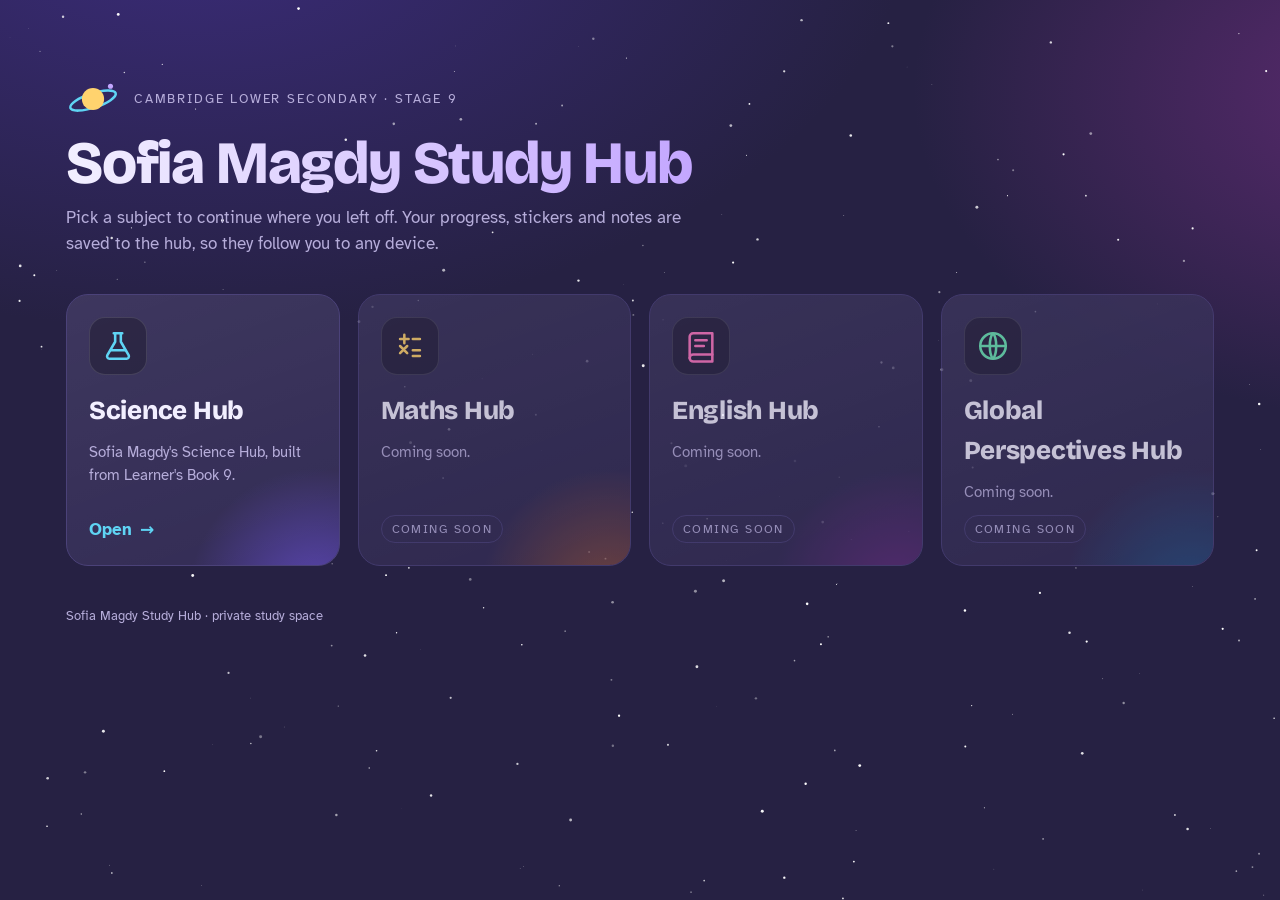
==== public/index.html @ 0bb3ed5b "Study Hub home screen, Science Hub, and shared progress sync on Cloudflare Pages + D1 Co-Authored-By" ====
<!doctype html>
<html lang="en">
<head>
<meta charset="utf-8">
<meta name="viewport" content="width=device-width,initial-scale=1,viewport-fit=cover">
<title>Sofia Magdy Study Hub</title>
<meta name="theme-color" content="#262143">
<link rel="icon" href="data:image/svg+xml,%3Csvg xmlns='http://www.w3.org/2000/svg' viewBox='0 0 34 34'%3E%3Ccircle cx='17' cy='17' r='16' fill='%23262143'/%3E%3Cellipse cx='17' cy='18' rx='13' ry='4' fill='none' stroke='%235FD4F4' stroke-width='2' transform='rotate(-18 17 18)'/%3E%3Ccircle cx='17' cy='17' r='6' fill='%23FFD36E'/%3E%3C/svg%3E">
<link rel="preconnect" href="https://fonts.googleapis.com">
<link rel="preconnect" href="https://fonts.gstatic.com" crossorigin>
<link rel="stylesheet" href="https://fonts.googleapis.com/css2?family=Atkinson+Hyperlegible:wght@400;700&family=Bricolage+Grotesque:opsz,wght@12..96,500;12..96,700;12..96,800&display=swap">
<style>
:root{
  color-scheme:dark;
  --night:#262143;--paper:#1D1937;--surface:#2F2852;--surface2:#3A3266;--ink:#F2EFFF;--muted:#B6ADDA;--line:#4B4279;
  --display:"Bricolage Grotesque","Trebuchet MS",system-ui,sans-serif;
  --body:"Atkinson Hyperlegible","Segoe UI",system-ui,sans-serif;
}
*{box-sizing:border-box}
html,body{margin:0}
body{min-height:100vh;background:radial-gradient(1200px 700px at 15% -10%,#3B2C7A 0%,transparent 60%),radial-gradient(900px 600px at 110% 10%,#5A2A6E 0%,transparent 55%),var(--night);color:var(--ink);font-family:var(--body);font-size:17px;line-height:1.55}
#sky{position:fixed;inset:0;width:100%;height:100%;z-index:0;pointer-events:none}
.wrap{position:relative;z-index:1;max-width:1180px;margin:0 auto;padding:clamp(28px,6vw,72px) 16px 48px}
.brand{display:flex;align-items:center;gap:14px}
.brand svg{flex:none}
.eyebrow{font-size:13px;letter-spacing:.14em;text-transform:uppercase;color:var(--muted);margin:0}
h1{font-family:var(--display);font-weight:800;font-size:clamp(34px,6vw,60px);line-height:1.05;letter-spacing:-.02em;margin:6px 0 10px;background:linear-gradient(90deg,#F2EFFF,#C3A6FF 55%,#5FD4F4);-webkit-background-clip:text;background-clip:text;color:transparent}
.lead{color:var(--muted);max-width:56ch;margin:0 0 36px}
.grid{display:grid;grid-template-columns:repeat(auto-fit,minmax(240px,1fr));gap:18px}
.hub{--a:#5FD4F4;--b:#7B5CFF;position:relative;display:flex;flex-direction:column;gap:10px;min-height:250px;padding:22px;border-radius:22px;text-decoration:none;color:var(--ink);background:linear-gradient(160deg,rgba(255,255,255,.07),rgba(255,255,255,.02)) ,var(--surface);border:1px solid var(--line);overflow:hidden;isolation:isolate;transition:transform .25s,border-color .25s,box-shadow .25s}
.hub::before{content:"";position:absolute;inset:auto -40% -60% auto;width:260px;height:260px;border-radius:50%;background:radial-gradient(circle,var(--b) 0%,transparent 70%);opacity:.55;z-index:-1;transition:transform .5s}
.hub:is(a):hover,.hub:is(a):focus-visible{transform:translateY(-4px);border-color:var(--a);box-shadow:0 14px 40px -12px var(--b)}
.hub:is(a):hover::before{transform:scale(1.25)}
.hub .ico{width:58px;height:58px;border-radius:16px;display:grid;place-items:center;background:rgba(0,0,0,.25);border:1px solid rgba(255,255,255,.12)}
.hub h2{font-family:var(--display);font-weight:800;font-size:26px;letter-spacing:-.01em;margin:6px 0 0}
.hub p{margin:0;color:var(--muted);font-size:15px}
.hub .go{margin-top:auto;display:inline-flex;align-items:center;gap:8px;font-weight:700;color:var(--a)}
.hub .soon{margin-top:auto;align-self:flex-start;font-size:12px;letter-spacing:.12em;text-transform:uppercase;padding:4px 10px;border-radius:99px;border:1px solid var(--line);color:var(--muted)}
.hub[aria-disabled="true"]{opacity:.78}
.sci{--a:#5FD4F4;--b:#7B5CFF}.mat{--a:#FFD36E;--b:#C9672E}.eng{--a:#FF7AC2;--b:#8A2F9E}.gp{--a:#6EE7B7;--b:#1E6FA8}
:focus-visible{outline:3px solid #5FD4F4;outline-offset:3px;border-radius:12px}
footer{margin-top:40px;color:var(--muted);font-size:13px}
@media (prefers-reduced-motion:reduce){.hub,.hub::before{transition:none}}
</style>
</head>
<body>
<canvas id="sky" aria-hidden="true"></canvas>
<main class="wrap">
  <div class="brand">
    <svg width="54" height="54" viewBox="0 0 34 34" aria-hidden="true"><ellipse cx="17" cy="18" rx="15" ry="4.5" fill="none" stroke="#5FD4F4" stroke-width="1.6" transform="rotate(-18 17 18)"/><circle cx="17" cy="17" r="7" fill="#FFD36E"/><circle cx="28" cy="9" r="1.6" fill="#C3A6FF"/></svg>
    <p class="eyebrow">Cambridge Lower Secondary · Stage 9</p>
  </div>
  <h1>Sofia Magdy Study Hub</h1>
  <p class="lead">Pick a subject to continue where you left off. Your progress, stickers and notes are saved to the hub, so they follow you to any device.</p>

  <nav class="grid" aria-label="Subjects">
    <a class="hub sci" href="/science/">
      <span class="ico"><svg width="34" height="34" viewBox="0 0 24 24" fill="none" stroke="#5FD4F4" stroke-width="1.8" stroke-linecap="round" stroke-linejoin="round" aria-hidden="true"><path d="M9 3h6M10 3v6L4.5 18.5A1.7 1.7 0 0 0 6 21h12a1.7 1.7 0 0 0 1.5-2.5L14 9V3"/><path d="M7 15h10"/></svg></span>
      <h2>Science Hub</h2>
      <p>Sofia Magdy's Science Hub, built from Learner's Book 9.</p>
      <span class="go">Open <span aria-hidden="true">→</span></span>
    </a>
    <div class="hub mat" aria-disabled="true">
      <span class="ico"><svg width="34" height="34" viewBox="0 0 24 24" fill="none" stroke="#FFD36E" stroke-width="1.8" stroke-linecap="round" aria-hidden="true"><path d="M5 7h6M8 4v6M14 7h5M5 17l5-5M10 17l-5-5M14 15h5M14 19h5"/></svg></span>
      <h2>Maths Hub</h2>
      <p>Coming soon.</p>
      <span class="soon">Coming soon</span>
    </div>
    <div class="hub eng" aria-disabled="true">
      <span class="ico"><svg width="34" height="34" viewBox="0 0 24 24" fill="none" stroke="#FF7AC2" stroke-width="1.8" stroke-linecap="round" stroke-linejoin="round" aria-hidden="true"><path d="M4 5.5A2.5 2.5 0 0 1 6.5 3H20v15H6.5A2.5 2.5 0 0 0 4 20.5z"/><path d="M4 20.5A2.5 2.5 0 0 0 6.5 23H20v-5"/><path d="M8 8h8M8 12h6"/></svg></span>
      <h2>English Hub</h2>
      <p>Coming soon.</p>
      <span class="soon">Coming soon</span>
    </div>
    <div class="hub gp" aria-disabled="true">
      <span class="ico"><svg width="34" height="34" viewBox="0 0 24 24" fill="none" stroke="#6EE7B7" stroke-width="1.8" aria-hidden="true"><circle cx="12" cy="12" r="9"/><path d="M3 12h18M12 3c3 3.2 3 14.8 0 18M12 3c-3 3.2-3 14.8 0 18"/></svg></span>
      <h2>Global Perspectives Hub</h2>
      <p>Coming soon.</p>
      <span class="soon">Coming soon</span>
    </div>
  </nav>
  <footer>Sofia Magdy Study Hub · private study space</footer>
</main>
<script>
(function(){const c=document.getElementById('sky'),g=c.getContext('2d');const reduce=matchMedia('(prefers-reduced-motion: reduce)').matches;let W,H,S=[];
function size(){const d=Math.min(2,devicePixelRatio||1);W=innerWidth;H=innerHeight;c.width=W*d;c.height=H*d;g.setTransform(d,0,0,d,0,0);S=Array.from({length:Math.round(W*H/5000)},()=>({x:Math.random()*W,y:Math.random()*H,r:Math.random()*1.3+.2,p:Math.random()*6,s:.5+Math.random()*1.5}));}
size();addEventListener('resize',size);
function f(t){g.clearRect(0,0,W,H);for(const s of S){const a=reduce?.7:.35+.65*Math.abs(Math.sin(s.p+t/1000*s.s*.6));g.globalAlpha=a;g.fillStyle='#fff';g.beginPath();g.arc(s.x,s.y,s.r,0,7);g.fill();}g.globalAlpha=1;if(!reduce)requestAnimationFrame(f);}
requestAnimationFrame(f);})();
</script>
</body>
</html>
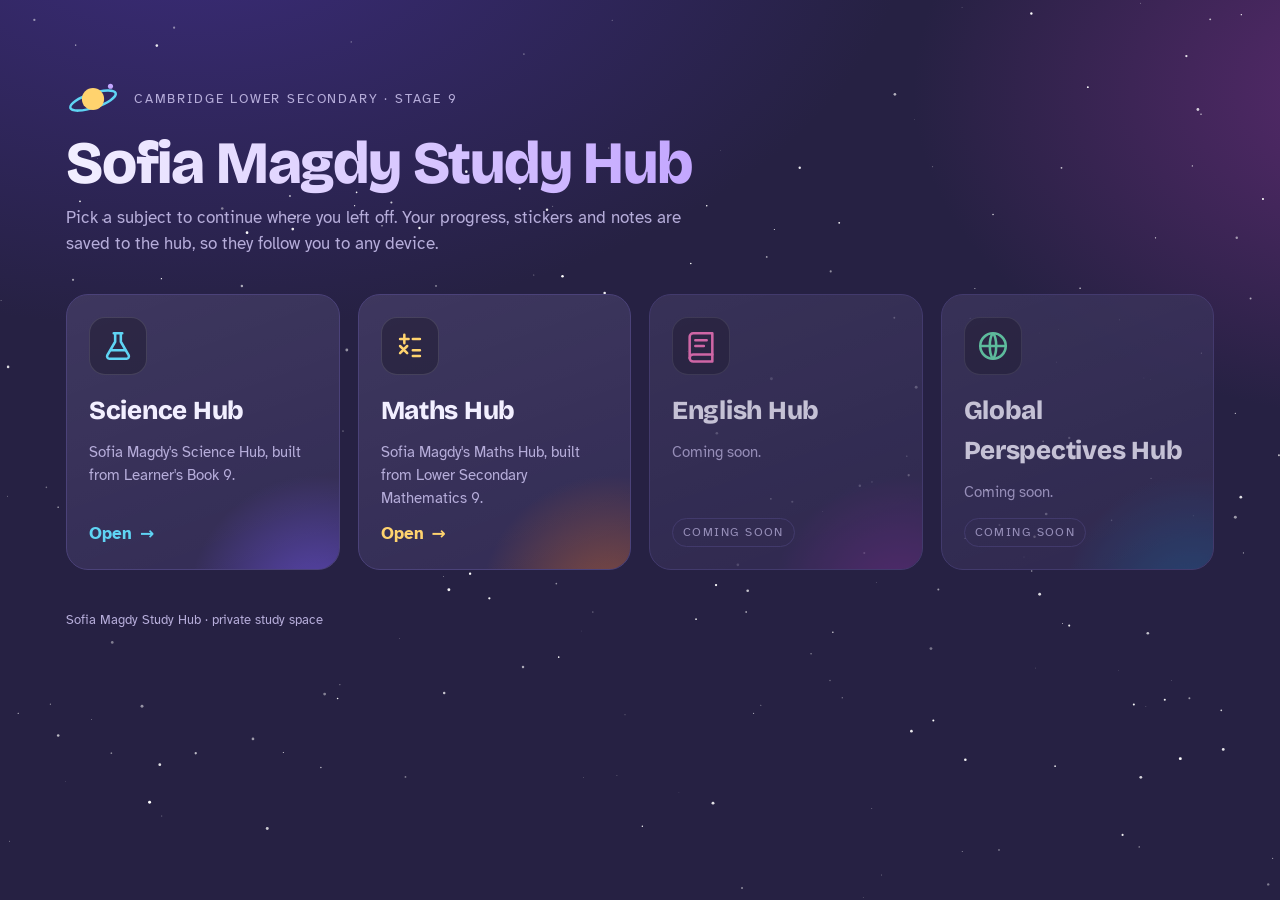
==== commit b1ac04d3: "Add Maths Hub with Chapter 1 and enable the Maths card Maths Hub in public/maths/ (math9- storage ke" ====
--- a/public/index.html
+++ b/public/index.html
@@ -60,12 +60,12 @@
       <p>Sofia Magdy's Science Hub, built from Learner's Book 9.</p>
       <span class="go">Open <span aria-hidden="true">→</span></span>
     </a>
-    <div class="hub mat" aria-disabled="true">
+    <a class="hub mat" href="/maths/">
       <span class="ico"><svg width="34" height="34" viewBox="0 0 24 24" fill="none" stroke="#FFD36E" stroke-width="1.8" stroke-linecap="round" aria-hidden="true"><path d="M5 7h6M8 4v6M14 7h5M5 17l5-5M10 17l-5-5M14 15h5M14 19h5"/></svg></span>
       <h2>Maths Hub</h2>
-      <p>Coming soon.</p>
-      <span class="soon">Coming soon</span>
-    </div>
+      <p>Sofia Magdy's Maths Hub, built from Lower Secondary Mathematics 9.</p>
+      <span class="go">Open <span aria-hidden="true">→</span></span>
+    </a>
     <div class="hub eng" aria-disabled="true">
       <span class="ico"><svg width="34" height="34" viewBox="0 0 24 24" fill="none" stroke="#FF7AC2" stroke-width="1.8" stroke-linecap="round" stroke-linejoin="round" aria-hidden="true"><path d="M4 5.5A2.5 2.5 0 0 1 6.5 3H20v15H6.5A2.5 2.5 0 0 0 4 20.5z"/><path d="M4 20.5A2.5 2.5 0 0 0 6.5 23H20v-5"/><path d="M8 8h8M8 12h6"/></svg></span>
       <h2>English Hub</h2>
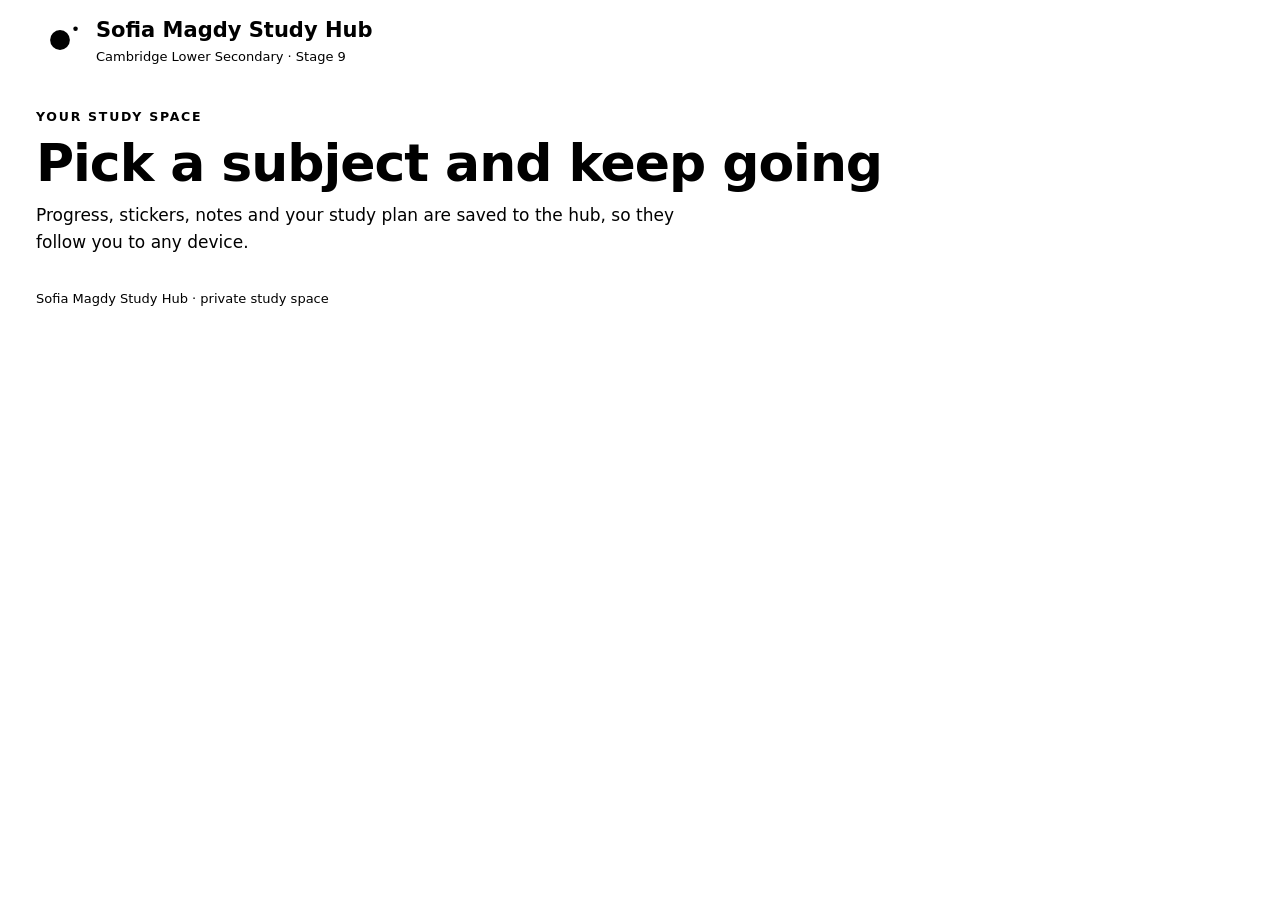
==== commit afe94135: "Add shared hub layer: 7 themes, top bar, plan calendar, drawing pad - public/assets/hub.js: theme en" ====
--- a/public/index.html
+++ b/public/index.html
@@ -1,5 +1,5 @@
 <!doctype html>
-<html lang="en">
+<html lang="en" data-hub-notes="own">
 <head>
 <meta charset="utf-8">
 <meta name="viewport" content="width=device-width,initial-scale=1,viewport-fit=cover">
@@ -8,85 +8,91 @@
 <link rel="icon" href="data:image/svg+xml,%3Csvg xmlns='http://www.w3.org/2000/svg' viewBox='0 0 34 34'%3E%3Ccircle cx='17' cy='17' r='16' fill='%23262143'/%3E%3Cellipse cx='17' cy='18' rx='13' ry='4' fill='none' stroke='%235FD4F4' stroke-width='2' transform='rotate(-18 17 18)'/%3E%3Ccircle cx='17' cy='17' r='6' fill='%23FFD36E'/%3E%3C/svg%3E">
 <link rel="preconnect" href="https://fonts.googleapis.com">
 <link rel="preconnect" href="https://fonts.gstatic.com" crossorigin>
-<link rel="stylesheet" href="https://fonts.googleapis.com/css2?family=Atkinson+Hyperlegible:wght@400;700&family=Bricolage+Grotesque:opsz,wght@12..96,500;12..96,700;12..96,800&display=swap">
+<link rel="stylesheet" href="/assets/hub.css">
 <style>
-:root{
-  color-scheme:dark;
-  --night:#262143;--paper:#1D1937;--surface:#2F2852;--surface2:#3A3266;--ink:#F2EFFF;--muted:#B6ADDA;--line:#4B4279;
-  --display:"Bricolage Grotesque","Trebuchet MS",system-ui,sans-serif;
-  --body:"Atkinson Hyperlegible","Segoe UI",system-ui,sans-serif;
-}
+:root{--display:"Bricolage Grotesque","Trebuchet MS",system-ui,sans-serif;--body:"Atkinson Hyperlegible","Segoe UI",system-ui,sans-serif;--mono:"JetBrains Mono",ui-monospace,monospace;--r:22px}
 *{box-sizing:border-box}
+[hidden]{display:none!important}
 html,body{margin:0}
-body{min-height:100vh;background:radial-gradient(1200px 700px at 15% -10%,#3B2C7A 0%,transparent 60%),radial-gradient(900px 600px at 110% 10%,#5A2A6E 0%,transparent 55%),var(--night);color:var(--ink);font-family:var(--body);font-size:17px;line-height:1.55}
-#sky{position:fixed;inset:0;width:100%;height:100%;z-index:0;pointer-events:none}
-.wrap{position:relative;z-index:1;max-width:1180px;margin:0 auto;padding:clamp(28px,6vw,72px) 16px 48px}
-.brand{display:flex;align-items:center;gap:14px}
-.brand svg{flex:none}
-.eyebrow{font-size:13px;letter-spacing:.14em;text-transform:uppercase;color:var(--muted);margin:0}
-h1{font-family:var(--display);font-weight:800;font-size:clamp(34px,6vw,60px);line-height:1.05;letter-spacing:-.02em;margin:6px 0 10px;background:linear-gradient(90deg,#F2EFFF,#C3A6FF 55%,#5FD4F4);-webkit-background-clip:text;background-clip:text;color:transparent}
-.lead{color:var(--muted);max-width:56ch;margin:0 0 36px}
-.grid{display:grid;grid-template-columns:repeat(auto-fit,minmax(240px,1fr));gap:18px}
-.hub{--a:#5FD4F4;--b:#7B5CFF;position:relative;display:flex;flex-direction:column;gap:10px;min-height:250px;padding:22px;border-radius:22px;text-decoration:none;color:var(--ink);background:linear-gradient(160deg,rgba(255,255,255,.07),rgba(255,255,255,.02)) ,var(--surface);border:1px solid var(--line);overflow:hidden;isolation:isolate;transition:transform .25s,border-color .25s,box-shadow .25s}
-.hub::before{content:"";position:absolute;inset:auto -40% -60% auto;width:260px;height:260px;border-radius:50%;background:radial-gradient(circle,var(--b) 0%,transparent 70%);opacity:.55;z-index:-1;transition:transform .5s}
-.hub:is(a):hover,.hub:is(a):focus-visible{transform:translateY(-4px);border-color:var(--a);box-shadow:0 14px 40px -12px var(--b)}
-.hub:is(a):hover::before{transform:scale(1.25)}
-.hub .ico{width:58px;height:58px;border-radius:16px;display:grid;place-items:center;background:rgba(0,0,0,.25);border:1px solid rgba(255,255,255,.12)}
-.hub h2{font-family:var(--display);font-weight:800;font-size:26px;letter-spacing:-.01em;margin:6px 0 0}
-.hub p{margin:0;color:var(--muted);font-size:15px}
-.hub .go{margin-top:auto;display:inline-flex;align-items:center;gap:8px;font-weight:700;color:var(--a)}
-.hub .soon{margin-top:auto;align-self:flex-start;font-size:12px;letter-spacing:.12em;text-transform:uppercase;padding:4px 10px;border-radius:99px;border:1px solid var(--line);color:var(--muted)}
-.hub[aria-disabled="true"]{opacity:.78}
-.sci{--a:#5FD4F4;--b:#7B5CFF}.mat{--a:#FFD36E;--b:#C9672E}.eng{--a:#FF7AC2;--b:#8A2F9E}.gp{--a:#6EE7B7;--b:#1E6FA8}
-:focus-visible{outline:3px solid #5FD4F4;outline-offset:3px;border-radius:12px}
-footer{margin-top:40px;color:var(--muted);font-size:13px}
-@media (prefers-reduced-motion:reduce){.hub,.hub::before{transition:none}}
+body{min-height:100vh;background:var(--bg);color:var(--ink);font-family:var(--body);font-size:17px;line-height:1.55;
+  background-image:radial-gradient(ellipse 70% 55% at 8% 0%,color-mix(in srgb,var(--glow1) 40%,transparent),transparent 70%),
+   radial-gradient(ellipse 60% 50% at 100% 30%,color-mix(in srgb,var(--glow2) 30%,transparent),transparent 70%);
+  background-attachment:fixed;transition:background-color .35s,color .35s}
+button{font:inherit;color:inherit;cursor:pointer}
+h1,h2,h3{font-family:var(--display);line-height:1.12;margin:0;text-wrap:balance}
+p{margin:0}
+:focus-visible{outline:3px solid var(--focus);outline-offset:3px;border-radius:12px}
+.wrap{position:relative;z-index:1;max-width:1240px;margin:0 auto;padding:0 max(16px,env(safe-area-inset-left,0px))}
+header.top{position:sticky;top:0;z-index:30;background:color-mix(in srgb,var(--bg) 88%,transparent);backdrop-filter:blur(10px);-webkit-backdrop-filter:blur(10px)}
+.topin{display:flex;align-items:center;gap:12px;padding-block:14px;flex-wrap:wrap}
+.brand{display:flex;align-items:center;gap:12px;font-family:var(--display);font-weight:800;font-size:21px;min-width:0}
+.brand small{display:block;font-family:var(--body);font-weight:400;font-size:13px;color:var(--ink2)}
+.spacer{flex:1}
+.hero{padding:26px 0 8px}
+.eyebrow{font-size:12.5px;letter-spacing:.14em;text-transform:uppercase;color:var(--kick);font-weight:800;margin:0}
+.hero h1{font-size:clamp(30px,5.4vw,52px);font-weight:800;letter-spacing:-.02em;margin:8px 0 10px}
+.hero p{color:var(--ink2);max-width:62ch}
+main{padding-bottom:120px}
+footer{color:var(--ink2);font-size:13px;padding:26px 0 40px}
 </style>
 </head>
 <body>
-<canvas id="sky" aria-hidden="true"></canvas>
+<header class="top"><div class="wrap"><div class="topin">
+  <div class="brand">
+    <svg width="48" height="48" viewBox="0 0 34 34" aria-hidden="true"><ellipse cx="17" cy="18" rx="15" ry="4.5" fill="none" stroke="var(--acc2)" stroke-width="1.8" transform="rotate(-18 17 18)"/><circle cx="17" cy="17" r="7" fill="var(--acc)"/><circle cx="28" cy="9" r="1.6" fill="var(--sun)"/></svg>
+    <div>Sofia Magdy Study Hub<small>Cambridge Lower Secondary · Stage 9</small></div>
+  </div>
+  <div class="spacer"></div>
+  <div id="hubControlsHost"></div>
+</div></div></header>
+
 <main class="wrap">
-  <div class="brand">
-    <svg width="54" height="54" viewBox="0 0 34 34" aria-hidden="true"><ellipse cx="17" cy="18" rx="15" ry="4.5" fill="none" stroke="#5FD4F4" stroke-width="1.6" transform="rotate(-18 17 18)"/><circle cx="17" cy="17" r="7" fill="#FFD36E"/><circle cx="28" cy="9" r="1.6" fill="#C3A6FF"/></svg>
-    <p class="eyebrow">Cambridge Lower Secondary · Stage 9</p>
-  </div>
-  <h1>Sofia Magdy Study Hub</h1>
-  <p class="lead">Pick a subject to continue where you left off. Your progress, stickers and notes are saved to the hub, so they follow you to any device.</p>
-
-  <nav class="grid" aria-label="Subjects">
-    <a class="hub sci" href="/science/">
-      <span class="ico"><svg width="34" height="34" viewBox="0 0 24 24" fill="none" stroke="#5FD4F4" stroke-width="1.8" stroke-linecap="round" stroke-linejoin="round" aria-hidden="true"><path d="M9 3h6M10 3v6L4.5 18.5A1.7 1.7 0 0 0 6 21h12a1.7 1.7 0 0 0 1.5-2.5L14 9V3"/><path d="M7 15h10"/></svg></span>
-      <h2>Science Hub</h2>
-      <p>Sofia Magdy's Science Hub, built from Learner's Book 9.</p>
-      <span class="go">Open <span aria-hidden="true">→</span></span>
-    </a>
-    <a class="hub mat" href="/maths/">
-      <span class="ico"><svg width="34" height="34" viewBox="0 0 24 24" fill="none" stroke="#FFD36E" stroke-width="1.8" stroke-linecap="round" aria-hidden="true"><path d="M5 7h6M8 4v6M14 7h5M5 17l5-5M10 17l-5-5M14 15h5M14 19h5"/></svg></span>
-      <h2>Maths Hub</h2>
-      <p>Sofia Magdy's Maths Hub, built from Lower Secondary Mathematics 9.</p>
-      <span class="go">Open <span aria-hidden="true">→</span></span>
-    </a>
-    <div class="hub eng" aria-disabled="true">
-      <span class="ico"><svg width="34" height="34" viewBox="0 0 24 24" fill="none" stroke="#FF7AC2" stroke-width="1.8" stroke-linecap="round" stroke-linejoin="round" aria-hidden="true"><path d="M4 5.5A2.5 2.5 0 0 1 6.5 3H20v15H6.5A2.5 2.5 0 0 0 4 20.5z"/><path d="M4 20.5A2.5 2.5 0 0 0 6.5 23H20v-5"/><path d="M8 8h8M8 12h6"/></svg></span>
-      <h2>English Hub</h2>
-      <p>Coming soon.</p>
-      <span class="soon">Coming soon</span>
-    </div>
-    <div class="hub gp" aria-disabled="true">
-      <span class="ico"><svg width="34" height="34" viewBox="0 0 24 24" fill="none" stroke="#6EE7B7" stroke-width="1.8" aria-hidden="true"><circle cx="12" cy="12" r="9"/><path d="M3 12h18M12 3c3 3.2 3 14.8 0 18M12 3c-3 3.2-3 14.8 0 18"/></svg></span>
-      <h2>Global Perspectives Hub</h2>
-      <p>Coming soon.</p>
-      <span class="soon">Coming soon</span>
-    </div>
-  </nav>
+  <section class="hero">
+    <p class="eyebrow">Your study space</p>
+    <h1>Pick a subject and keep going</h1>
+    <p>Progress, stickers, notes and your study plan are saved to the hub, so they follow you to any device.</p>
+  </section>
+  <div class="hub-home" id="homeRows"></div>
   <footer>Sofia Magdy Study Hub · private study space</footer>
 </main>
+
 <script>
-(function(){const c=document.getElementById('sky'),g=c.getContext('2d');const reduce=matchMedia('(prefers-reduced-motion: reduce)').matches;let W,H,S=[];
-function size(){const d=Math.min(2,devicePixelRatio||1);W=innerWidth;H=innerHeight;c.width=W*d;c.height=H*d;g.setTransform(d,0,0,d,0,0);S=Array.from({length:Math.round(W*H/5000)},()=>({x:Math.random()*W,y:Math.random()*H,r:Math.random()*1.3+.2,p:Math.random()*6,s:.5+Math.random()*1.5}));}
-size();addEventListener('resize',size);
-function f(t){g.clearRect(0,0,W,H);for(const s of S){const a=reduce?.7:.35+.65*Math.abs(Math.sin(s.p+t/1000*s.s*.6));g.globalAlpha=a;g.fillStyle='#fff';g.beginPath();g.arc(s.x,s.y,s.r,0,7);g.fill();}g.globalAlpha=1;if(!reduce)requestAnimationFrame(f);}
-requestAnimationFrame(f);})();
+window.HubPage={render(){
+ const H=window.Hub,esc=H.esc;
+ const rows=document.getElementById('homeRows');
+ const t=H.today();
+ function card(lbl,big,sub,extra,bar){
+  return `<div class="hub-card"><span class="lbl">${lbl}</span><div class="big">${big}</div>${sub?`<div class="sub">${sub}</div>`:''}
+   ${extra||''}${bar!=null?`<div class="hbar"><i style="width:${bar}%"></i></div>`:''}</div>`;
+ }
+ function row(c){
+  const sum=H.sumOf(c.id);
+  const pct=sum&&sum.total?Math.round(sum.done/sum.total*100):0;
+  const prog=c.live
+   ? card('Progress',pct+'%',sum&&sum.total?`${sum.done} of ${sum.total} steps finished`:'No steps finished yet','',pct)
+   : card('Progress','Not started','This hub is still being built','',0);
+  const last=sum&&sum.last
+   ? card('Last studied',esc(sum.last.label),sum.lastAt?('on '+esc(H.fmtDay(sum.lastAt))):'',
+      `<a class="hub-btn cta" style="align-self:flex-start;margin-top:10px;text-decoration:none" href="${c.href||'#'}">Continue</a>`)
+   : card('Last studied','Nothing yet',c.live?'Open the hub to make a start':'Coming soon');
+  const sess=H.PLAN.sessions.filter(s=>s.cur===c.id&&s.date===t).sort((a,b)=>a.from.localeCompare(b.from));
+  const next=H.upcoming().filter(s=>s.cur===c.id)[0];
+  const planBody=sess.length
+   ? `<div class="hub-mini" style="margin-top:8px">${sess.map(s=>`<div class="hub-sess" style="--c:${c.c}"><b>${esc(s.from)}–${esc(s.to)}</b>${esc(s.label)}</div>`).join('')}</div>`
+   : `<div class="hub-mini" style="margin-top:8px">${next?`<div class="hub-sess" style="--c:${c.c}"><b>${esc(H.fmtDay(next.date))} · ${esc(next.from)}</b>${esc(next.label)}</div>`:''}
+      <button class="hub-btn" style="align-self:flex-start;margin-top:6px" data-plan>Build your plan</button></div>`;
+  const plan=`<div class="hub-card"><span class="lbl">Today's plan</span><div class="big">${sess.length?sess.length+(sess.length===1?' session':' sessions'):'Nothing today'}</div>${planBody}</div>`;
+  const cardEl=c.live
+   ? `<a class="hub-curr" href="${c.href}"><span class="ico">${c.icon}</span><h2>${esc(c.name)}</h2><p>${esc(c.blurb)}</p><span class="go">Open <span aria-hidden="true">→</span></span></a>`
+   : `<div class="hub-curr" aria-disabled="true"><span class="ico">${c.icon}</span><h2>${esc(c.name)}</h2><p>${esc(c.blurb)}</p><span class="soon">Coming soon</span></div>`;
+  return `<div class="hub-row">${cardEl}<div class="hub-sub">${prog}${last}${plan}</div></div>`;
+ }
+ rows.innerHTML=H.CURRICULA.map(row).join('');
+ if(!rows.dataset.wired){rows.dataset.wired='1';rows.addEventListener('click',e=>{if(e.target.closest('[data-plan]'))H.openPlan();});}
+}};
+document.addEventListener('hubplan',()=>window.HubPage.render());
+document.addEventListener('hubtheme',()=>{});
 </script>
+<script src="/assets/sync.js" data-app="/assets/hub.js"></script>
 </body>
 </html>
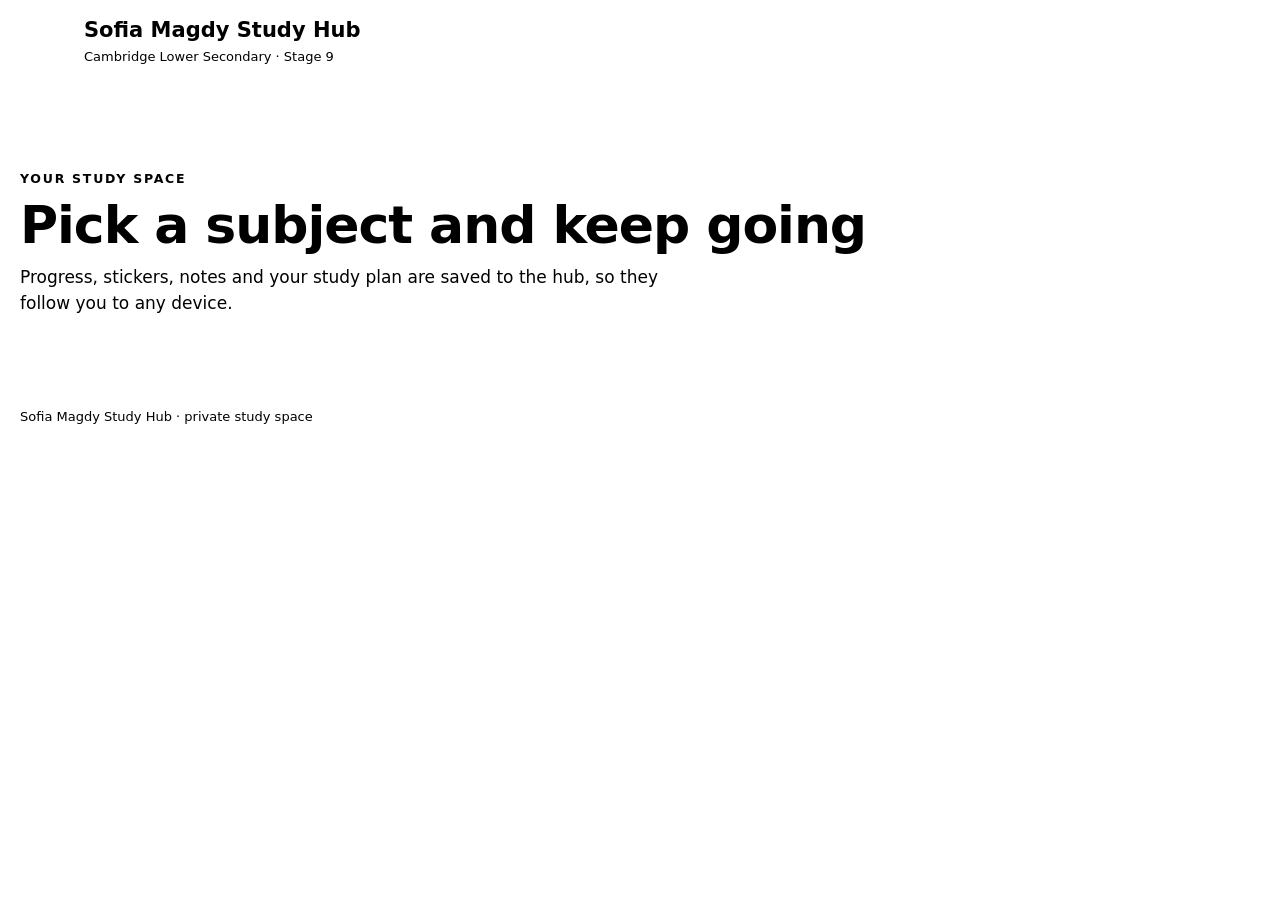
==== commit 256a8bb4: "Theme artwork, pad rebuild, calculator in notes; revert sub-hub top bars - Science and Maths keep th" ====
--- a/public/index.html
+++ b/public/index.html
@@ -22,13 +22,13 @@
 h1,h2,h3{font-family:var(--display);line-height:1.12;margin:0;text-wrap:balance}
 p{margin:0}
 :focus-visible{outline:3px solid var(--focus);outline-offset:3px;border-radius:12px}
-.wrap{position:relative;z-index:1;max-width:1240px;margin:0 auto;padding:0 max(16px,env(safe-area-inset-left,0px))}
+.wrap{position:relative;z-index:1;width:100%;padding-left:max(20px,env(safe-area-inset-left,0px));padding-right:max(20px,env(safe-area-inset-right,0px))}
 header.top{position:sticky;top:0;z-index:30;background:color-mix(in srgb,var(--bg) 88%,transparent);backdrop-filter:blur(10px);-webkit-backdrop-filter:blur(10px)}
 .topin{display:flex;align-items:center;gap:12px;padding-block:14px;flex-wrap:wrap}
 .brand{display:flex;align-items:center;gap:12px;font-family:var(--display);font-weight:800;font-size:21px;min-width:0}
 .brand small{display:block;font-family:var(--body);font-weight:400;font-size:13px;color:var(--ink2)}
 .spacer{flex:1}
-.hero{padding:26px 0 8px}
+.hero{padding:34px 0 10px;min-height:min(34vh,300px);display:flex;flex-direction:column;justify-content:center}
 .eyebrow{font-size:12.5px;letter-spacing:.14em;text-transform:uppercase;color:var(--kick);font-weight:800;margin:0}
 .hero h1{font-size:clamp(30px,5.4vw,52px);font-weight:800;letter-spacing:-.02em;margin:8px 0 10px}
 .hero p{color:var(--ink2);max-width:62ch}
@@ -39,7 +39,7 @@
 <body>
 <header class="top"><div class="wrap"><div class="topin">
   <div class="brand">
-    <svg width="48" height="48" viewBox="0 0 34 34" aria-hidden="true"><ellipse cx="17" cy="18" rx="15" ry="4.5" fill="none" stroke="var(--acc2)" stroke-width="1.8" transform="rotate(-18 17 18)"/><circle cx="17" cy="17" r="7" fill="var(--acc)"/><circle cx="28" cy="9" r="1.6" fill="var(--sun)"/></svg>
+    <span id="brandLogo" class="hub-mark" style="width:52px;height:52px;display:block"></span>
     <div>Sofia Magdy Study Hub<small>Cambridge Lower Secondary · Stage 9</small></div>
   </div>
   <div class="spacer"></div>
@@ -58,12 +58,12 @@
 
 <script>
 window.HubPage={render(){
- const H=window.Hub,esc=H.esc;
+ const H=window.Hub;if(!H||!H.CURRICULA)return;const esc=H.esc;
  const rows=document.getElementById('homeRows');
  const t=H.today();
  function card(lbl,big,sub,extra,bar){
   return `<div class="hub-card"><span class="lbl">${lbl}</span><div class="big">${big}</div>${sub?`<div class="sub">${sub}</div>`:''}
-   ${extra||''}${bar!=null?`<div class="hbar"><i style="width:${bar}%"></i></div>`:''}</div>`;
+   ${extra||''}${bar!=null?`<div class="hbar"><i style="width:${bar}%"></i></div>`:''}<span class="motif">${H.markSvg(72)}</span></div>`;
  }
  function row(c){
   const sum=H.sumOf(c.id);
@@ -83,16 +83,17 @@
       <button class="hub-btn" style="align-self:flex-start;margin-top:6px" data-plan>Build your plan</button></div>`;
   const plan=`<div class="hub-card"><span class="lbl">Today's plan</span><div class="big">${sess.length?sess.length+(sess.length===1?' session':' sessions'):'Nothing today'}</div>${planBody}</div>`;
   const cardEl=c.live
-   ? `<a class="hub-curr" href="${c.href}"><span class="ico">${c.icon}</span><h2>${esc(c.name)}</h2><p>${esc(c.blurb)}</p><span class="go">Open <span aria-hidden="true">→</span></span></a>`
-   : `<div class="hub-curr" aria-disabled="true"><span class="ico">${c.icon}</span><h2>${esc(c.name)}</h2><p>${esc(c.blurb)}</p><span class="soon">Coming soon</span></div>`;
+   ? `<a class="hub-curr" href="${c.href}"><span class="ico">${c.icon}</span><h2>${esc(c.name)}</h2><p>${esc(c.blurb)}</p><span class="go">Open <span aria-hidden="true">→</span></span><span class="motif">${H.markSvg(120)}</span></a>`
+   : `<div class="hub-curr" aria-disabled="true"><span class="ico">${c.icon}</span><h2>${esc(c.name)}</h2><p>${esc(c.blurb)}</p><span class="soon">Coming soon</span><span class="motif">${H.markSvg(120)}</span></div>`;
   return `<div class="hub-row">${cardEl}<div class="hub-sub">${prog}${last}${plan}</div></div>`;
  }
  rows.innerHTML=H.CURRICULA.map(row).join('');
+ const bl=document.getElementById('brandLogo');if(bl)bl.innerHTML=H.logoSvg(52);
  if(!rows.dataset.wired){rows.dataset.wired='1';rows.addEventListener('click',e=>{if(e.target.closest('[data-plan]'))H.openPlan();});}
 }};
 document.addEventListener('hubplan',()=>window.HubPage.render());
-document.addEventListener('hubtheme',()=>{});
+document.addEventListener('hubtheme',()=>window.HubPage.render());
 </script>
-<script src="/assets/sync.js" data-app="/assets/hub.js"></script>
+<script src="/assets/sync.js" data-app="/assets/hub.js" data-also="/assets/hub-art.js"></script>
 </body>
 </html>
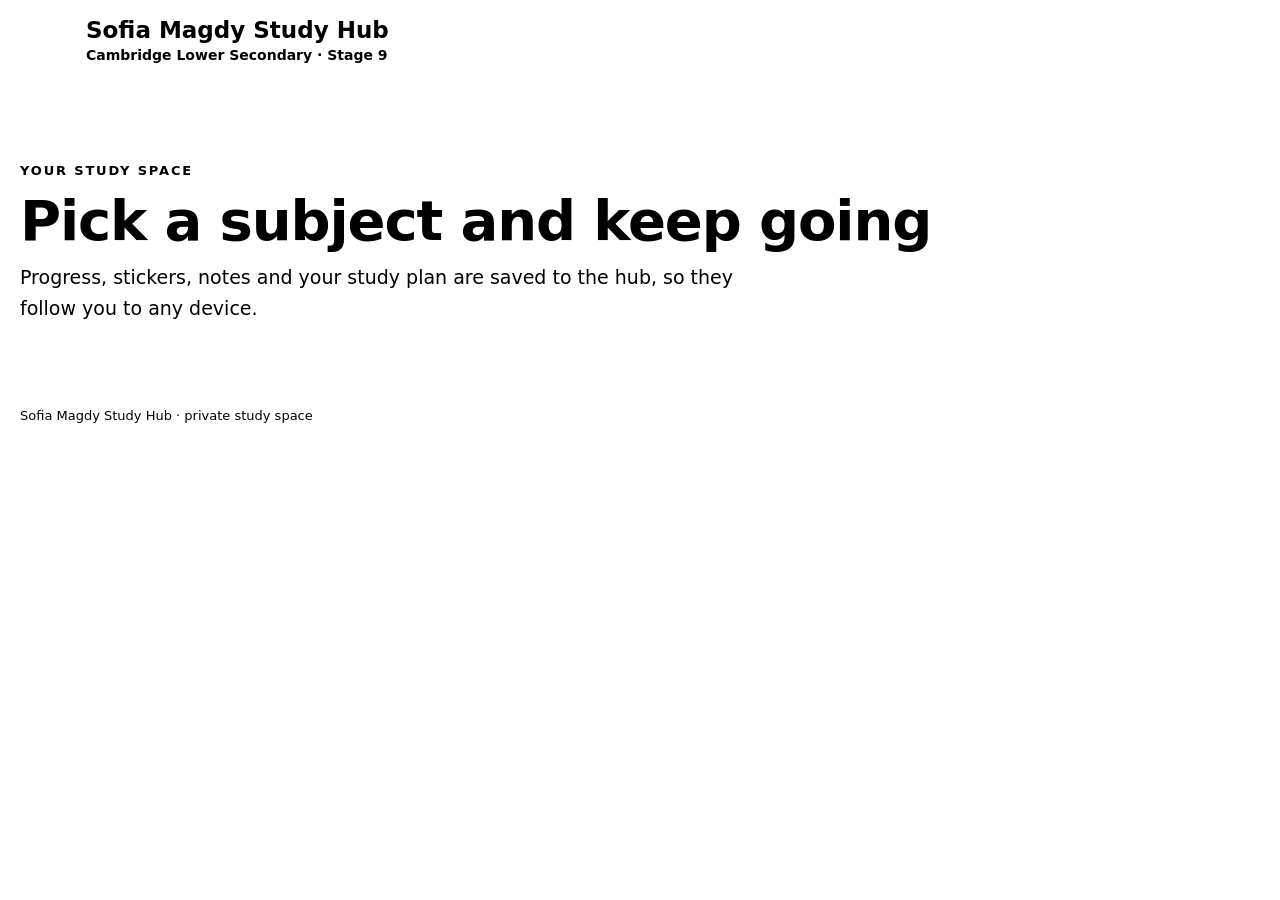
==== commit 36d6c9ca: "Fix dropdowns, match the Pharma Hub controls, solid themed cards - The hub bar was being given the s" ====
--- a/public/index.html
+++ b/public/index.html
@@ -14,7 +14,7 @@
 *{box-sizing:border-box}
 [hidden]{display:none!important}
 html,body{margin:0}
-body{min-height:100vh;background:var(--bg);color:var(--ink);font-family:var(--body);font-size:17px;line-height:1.55;
+body{min-height:100vh;background:var(--bg);color:var(--ink);font-family:var(--body);font-size:19px;line-height:1.6;
   background-image:radial-gradient(ellipse 70% 55% at 8% 0%,color-mix(in srgb,var(--glow1) 40%,transparent),transparent 70%),
    radial-gradient(ellipse 60% 50% at 100% 30%,color-mix(in srgb,var(--glow2) 30%,transparent),transparent 70%);
   background-attachment:fixed;transition:background-color .35s,color .35s}
@@ -23,14 +23,14 @@
 p{margin:0}
 :focus-visible{outline:3px solid var(--focus);outline-offset:3px;border-radius:12px}
 .wrap{position:relative;z-index:1;width:100%;padding-left:max(20px,env(safe-area-inset-left,0px));padding-right:max(20px,env(safe-area-inset-right,0px))}
-header.top{position:sticky;top:0;z-index:30;background:color-mix(in srgb,var(--bg) 88%,transparent);backdrop-filter:blur(10px);-webkit-backdrop-filter:blur(10px)}
+header.top{position:sticky;top:0;z-index:120;background:color-mix(in srgb,var(--bg) 88%,transparent);backdrop-filter:blur(10px);-webkit-backdrop-filter:blur(10px)}
 .topin{display:flex;align-items:center;gap:12px;padding-block:14px;flex-wrap:wrap}
-.brand{display:flex;align-items:center;gap:12px;font-family:var(--display);font-weight:800;font-size:21px;min-width:0}
-.brand small{display:block;font-family:var(--body);font-weight:400;font-size:13px;color:var(--ink2)}
+.brand{display:flex;align-items:center;gap:14px;font-family:var(--display);font-weight:800;font-size:23px;min-width:0;line-height:1.15}
+.brand small{display:block;font-family:var(--body);font-weight:600;font-size:14px;color:var(--ink2);margin-top:3px}
 .spacer{flex:1}
 .hero{padding:34px 0 10px;min-height:min(34vh,300px);display:flex;flex-direction:column;justify-content:center}
-.eyebrow{font-size:12.5px;letter-spacing:.14em;text-transform:uppercase;color:var(--kick);font-weight:800;margin:0}
-.hero h1{font-size:clamp(30px,5.4vw,52px);font-weight:800;letter-spacing:-.02em;margin:8px 0 10px}
+.eyebrow{font-size:13px;letter-spacing:.14em;text-transform:uppercase;color:var(--kick);font-weight:800;margin:0}
+.hero h1{font-size:clamp(32px,5.6vw,56px);font-weight:800;letter-spacing:-.02em;margin:8px 0 10px}
 .hero p{color:var(--ink2);max-width:62ch}
 main{padding-bottom:120px}
 footer{color:var(--ink2);font-size:13px;padding:26px 0 40px}
@@ -61,27 +61,27 @@
  const H=window.Hub;if(!H||!H.CURRICULA)return;const esc=H.esc;
  const rows=document.getElementById('homeRows');
  const t=H.today();
- function card(lbl,big,sub,extra,bar){
-  return `<div class="hub-card"><span class="lbl">${lbl}</span><div class="big">${big}</div>${sub?`<div class="sub">${sub}</div>`:''}
+ function card(lbl,big,sub,extra,bar,k){
+  return `<div class="hub-card ${k}"><span class="lbl">${lbl}</span><div class="big">${big}</div>${sub?`<div class="sub">${sub}</div>`:''}
    ${extra||''}${bar!=null?`<div class="hbar"><i style="width:${bar}%"></i></div>`:''}<span class="motif">${H.markSvg(72)}</span></div>`;
  }
  function row(c){
   const sum=H.sumOf(c.id);
   const pct=sum&&sum.total?Math.round(sum.done/sum.total*100):0;
   const prog=c.live
-   ? card('Progress',pct+'%',sum&&sum.total?`${sum.done} of ${sum.total} steps finished`:'No steps finished yet','',pct)
-   : card('Progress','Not started','This hub is still being built','',0);
+   ? card('Progress',pct+'%',sum&&sum.total?`${sum.done} of ${sum.total} steps finished`:'No steps finished yet','',pct,'k1')
+   : card('Progress','Not started','This hub is still being built','',0,'k1');
   const last=sum&&sum.last
    ? card('Last studied',esc(sum.last.label),sum.lastAt?('on '+esc(H.fmtDay(sum.lastAt))):'',
-      `<a class="hub-btn cta" style="align-self:flex-start;margin-top:10px;text-decoration:none" href="${c.href||'#'}">Continue</a>`)
-   : card('Last studied','Nothing yet',c.live?'Open the hub to make a start':'Coming soon');
+      `<a class="hub-btn" style="align-self:flex-start;margin-top:12px;text-decoration:none" href="${c.href||'#'}">Continue</a>`,null,'k2')
+   : card('Last studied','Nothing yet',c.live?'Open the hub to make a start':'Coming soon','',null,'k2');
   const sess=H.PLAN.sessions.filter(s=>s.cur===c.id&&s.date===t).sort((a,b)=>a.from.localeCompare(b.from));
   const next=H.upcoming().filter(s=>s.cur===c.id)[0];
   const planBody=sess.length
    ? `<div class="hub-mini" style="margin-top:8px">${sess.map(s=>`<div class="hub-sess" style="--c:${c.c}"><b>${esc(s.from)}–${esc(s.to)}</b>${esc(s.label)}</div>`).join('')}</div>`
    : `<div class="hub-mini" style="margin-top:8px">${next?`<div class="hub-sess" style="--c:${c.c}"><b>${esc(H.fmtDay(next.date))} · ${esc(next.from)}</b>${esc(next.label)}</div>`:''}
-      <button class="hub-btn" style="align-self:flex-start;margin-top:6px" data-plan>Build your plan</button></div>`;
-  const plan=`<div class="hub-card"><span class="lbl">Today's plan</span><div class="big">${sess.length?sess.length+(sess.length===1?' session':' sessions'):'Nothing today'}</div>${planBody}</div>`;
+      <button class="hub-btn" style="align-self:flex-start;margin-top:8px" data-plan>Build your plan</button></div>`;
+  const plan=`<div class="hub-card k3"><span class="lbl">Today's plan</span><div class="big">${sess.length?sess.length+(sess.length===1?' session':' sessions'):'Nothing today'}</div>${planBody}</div>`;
   const cardEl=c.live
    ? `<a class="hub-curr" href="${c.href}"><span class="ico">${c.icon}</span><h2>${esc(c.name)}</h2><p>${esc(c.blurb)}</p><span class="go">Open <span aria-hidden="true">→</span></span><span class="motif">${H.markSvg(120)}</span></a>`
    : `<div class="hub-curr" aria-disabled="true"><span class="ico">${c.icon}</span><h2>${esc(c.name)}</h2><p>${esc(c.blurb)}</p><span class="soon">Coming soon</span><span class="motif">${H.markSvg(120)}</span></div>`;
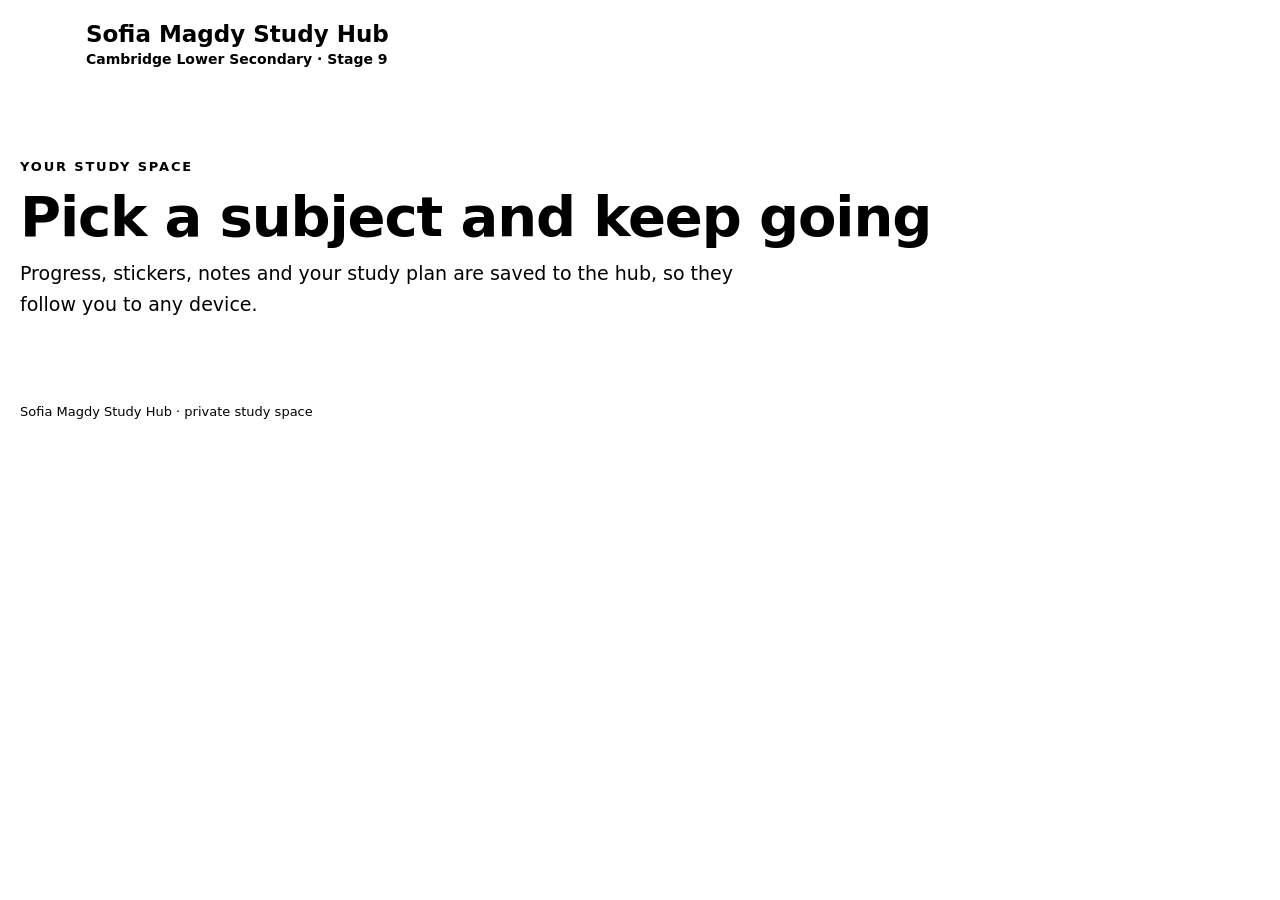
==== commit dcf3a884: "Top bar rebuilt from the Pharma Hub's own header code - The home bar is not sticky, transparent, wit" ====
--- a/public/index.html
+++ b/public/index.html
@@ -23,8 +23,8 @@
 p{margin:0}
 :focus-visible{outline:3px solid var(--focus);outline-offset:3px;border-radius:12px}
 .wrap{position:relative;z-index:1;width:100%;padding-left:max(20px,env(safe-area-inset-left,0px));padding-right:max(20px,env(safe-area-inset-right,0px))}
-header.top{position:sticky;top:0;z-index:120;background:color-mix(in srgb,var(--bg) 88%,transparent);backdrop-filter:blur(10px);-webkit-backdrop-filter:blur(10px)}
-.topin{display:flex;align-items:center;gap:12px;padding-block:14px;flex-wrap:wrap}
+header.top{position:relative;z-index:100;background:transparent}
+.topin{display:flex;align-items:center;gap:14px;padding-block:18px 6px;flex-wrap:wrap}
 .brand{display:flex;align-items:center;gap:14px;font-family:var(--display);font-weight:800;font-size:23px;min-width:0;line-height:1.15}
 .brand small{display:block;font-family:var(--body);font-weight:600;font-size:14px;color:var(--ink2);margin-top:3px}
 .spacer{flex:1}
